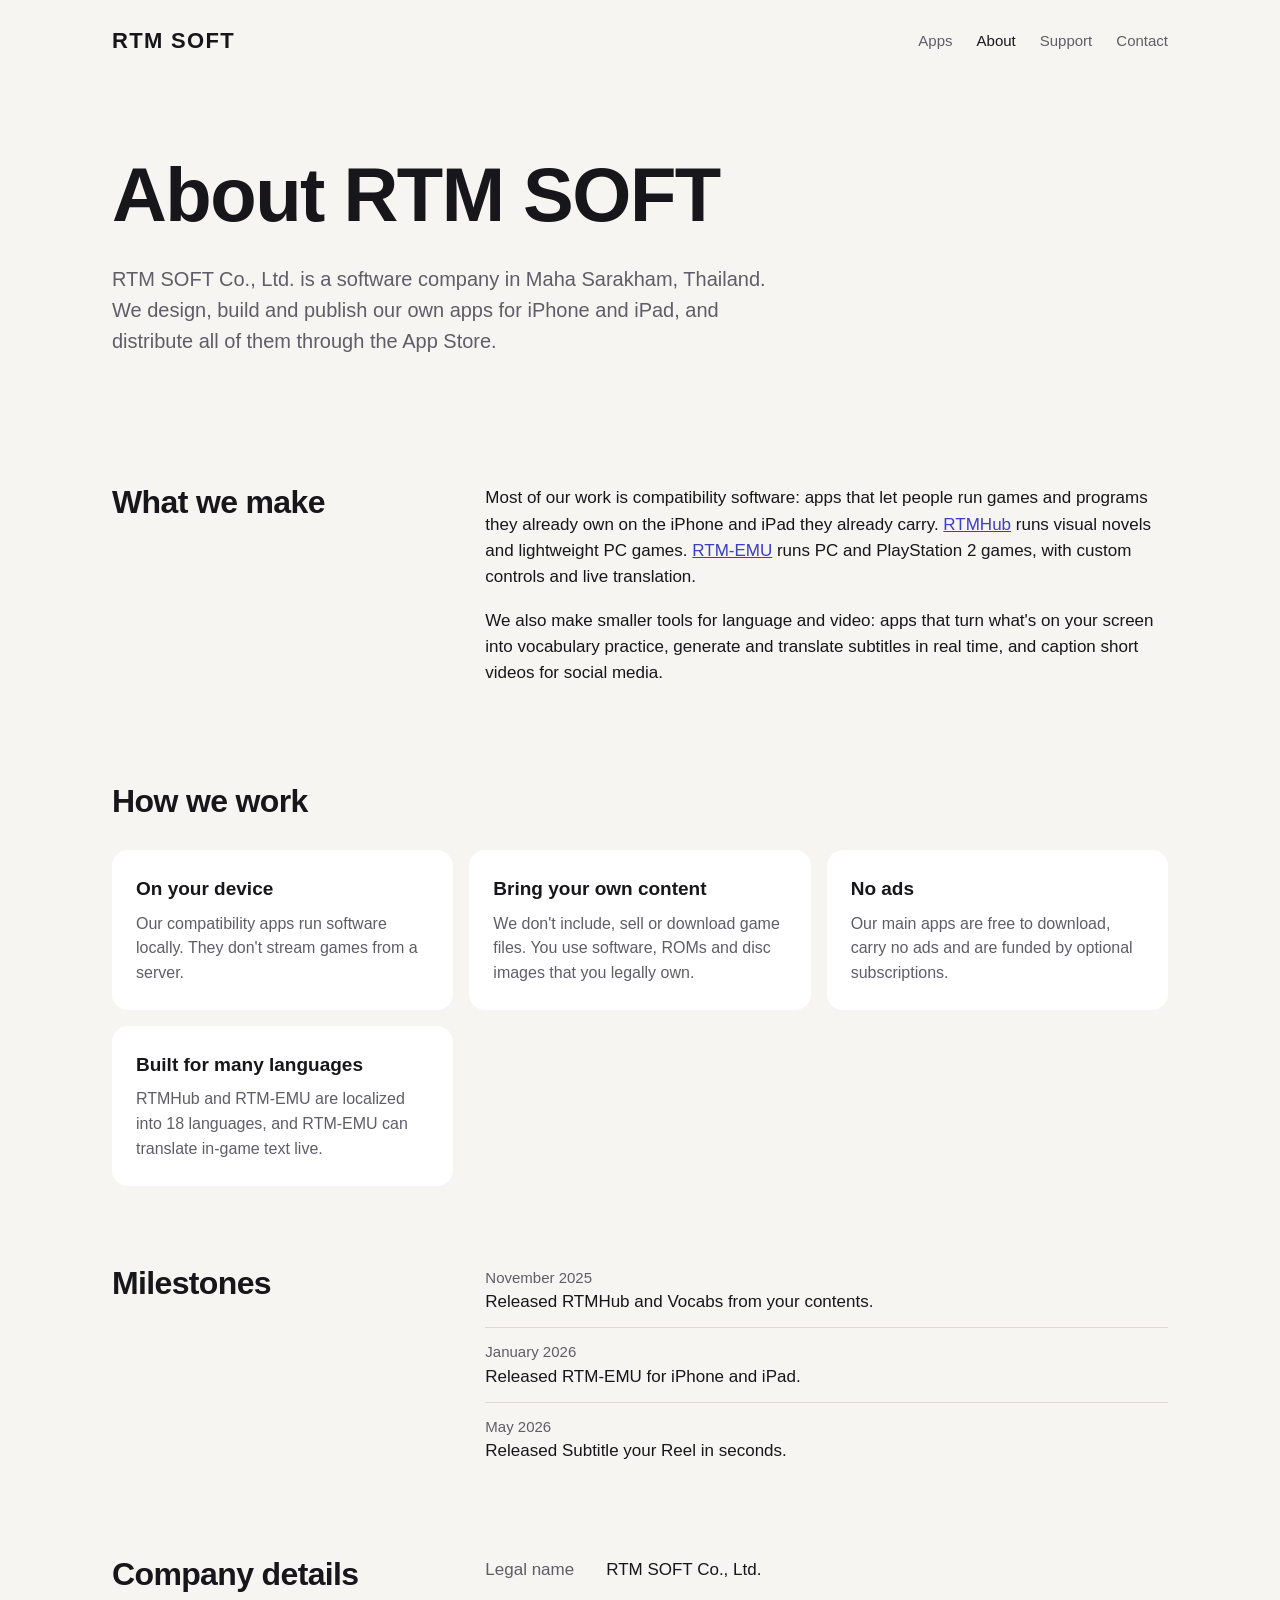
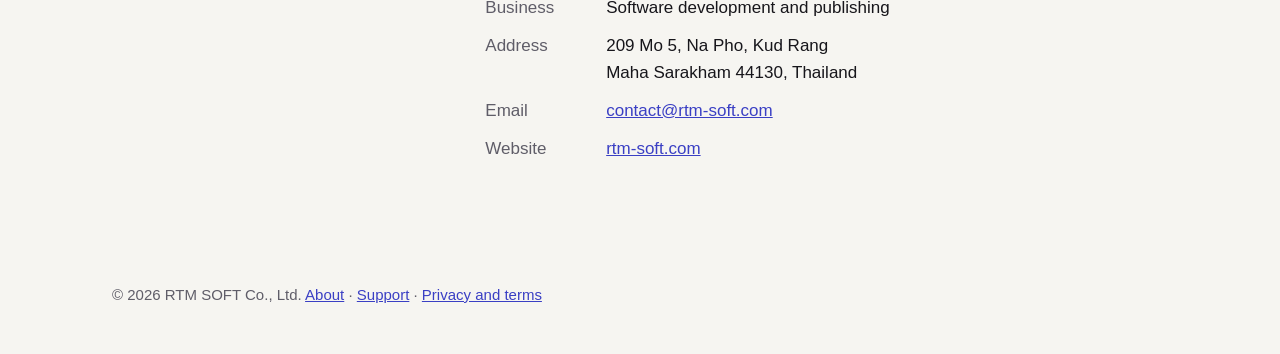
==== about.html @ e7237e66 "feat: add About, Support and app detail pages Expand the site beyond a single landing page for the A" ====
<!doctype html>
<html lang="en">
<head>
  <meta charset="utf-8">
  <meta name="viewport" content="width=device-width, initial-scale=1">
  <title>About — RTM SOFT</title>
  <meta name="description" content="RTM SOFT Co., Ltd. is a software company in Maha Sarakham, Thailand, that designs, builds and publishes apps for iPhone and iPad.">
  <link rel="icon" href="assets/icons/gameplaytoo.jpg">
  <link rel="stylesheet" href="styles.css">
</head>
<body>
  <header class="site-header wrap">
    <a class="wordmark" href="./">RTM SOFT</a>
    <nav aria-label="Main">
      <a href="./#apps">Apps</a>
      <a href="about.html" aria-current="page">About</a>
      <a href="support.html">Support</a>
      <a href="support.html#contact">Contact</a>
    </nav>
  </header>

  <main>
    <section class="hero wrap">
      <h1>About RTM SOFT</h1>
      <p>RTM SOFT Co., Ltd. is a software company in Maha Sarakham, Thailand. We design, build and publish our own apps for iPhone and iPad, and distribute all of them through the App Store.</p>
    </section>

    <section class="split wrap">
      <h2>What we make</h2>
      <div>
        <p>Most of our work is compatibility software: apps that let people run games and programs they already own on the iPhone and iPad they already carry. <a href="rtmhub.html">RTMHub</a> runs visual novels and lightweight PC games. <a href="rtm-emu.html">RTM-EMU</a> runs PC and PlayStation 2 games, with custom controls and live translation.</p>
        <p>We also make smaller tools for language and video: apps that turn what's on your screen into vocabulary practice, generate and translate subtitles in real time, and caption short videos for social media.</p>
      </div>
    </section>

    <section class="wrap features" aria-labelledby="values-title">
      <h2 id="values-title">How we work</h2>
      <div class="feature-grid">
        <div>
          <h3>On your device</h3>
          <p>Our compatibility apps run software locally. They don't stream games from a server.</p>
        </div>
        <div>
          <h3>Bring your own content</h3>
          <p>We don't include, sell or download game files. You use software, ROMs and disc images that you legally own.</p>
        </div>
        <div>
          <h3>No ads</h3>
          <p>Our main apps are free to download, carry no ads and are funded by optional subscriptions.</p>
        </div>
        <div>
          <h3>Built for many languages</h3>
          <p>RTMHub and RTM-EMU are localized into 18 languages, and RTM-EMU can translate in-game text live.</p>
        </div>
      </div>
    </section>

    <section class="split wrap">
      <h2>Milestones</h2>
      <ol class="timeline">
        <li><time datetime="2025-11">November 2025</time> Released RTMHub and Vocabs from your contents.</li>
        <li><time datetime="2026-01">January 2026</time> Released RTM-EMU for iPhone and iPad.</li>
        <li><time datetime="2026-05">May 2026</time> Released Subtitle your Reel in seconds.</li>      </ol>
    </section>

    <section id="company" class="split wrap">
      <h2>Company details</h2>
      <dl class="facts">
        <dt>Legal name</dt><dd>RTM SOFT Co., Ltd.</dd>
        <dt>Business</dt><dd>Software development and publishing</dd>
        <dt>Address</dt><dd>209 Mo 5, Na Pho, Kud Rang<br>Maha Sarakham 44130, Thailand</dd>
        <dt>Email</dt><dd><a href="mailto:contact@rtm-soft.com">contact@rtm-soft.com</a></dd>
        <dt>Website</dt><dd><a href="https://rtm-soft.com">rtm-soft.com</a></dd>
      </dl>
    </section>
  </main>

  <footer class="site-footer wrap">
    <p>© 2026 RTM SOFT Co., Ltd. <a href="about.html">About</a> · <a href="support.html">Support</a> · <a href="privacy.html">Privacy and terms</a></p>
  </footer>
</body>
</html>
---- styles.css ----
:root {
  --bg: #f6f5f1;
  --ink: #17161b;
  --muted: #5f5d68;
  --line: #dcdad3;
  --card: #ffffff;
  --link: #3a3fc4;
  color-scheme: light dark;
}

@media (prefers-color-scheme: dark) {
  :root {
    --bg: #121116;
    --ink: #f2f1ee;
    --muted: #a5a3ae;
    --line: #2d2b34;
    --card: #1b1a21;
    --link: #a9adff;
  }
}

* { box-sizing: border-box; }

html { scroll-behavior: smooth; }

body {
  margin: 0;
  background: var(--bg);
  color: var(--ink);
  font: 17px/1.55 -apple-system, BlinkMacSystemFont, "SF Pro Text", "Segoe UI", Roboto, Helvetica, Arial, sans-serif;
  -webkit-text-size-adjust: 100%;
}

img { display: block; max-width: 100%; height: auto; }
a { color: var(--link); }
h1, h2 { line-height: 1.08; letter-spacing: -0.02em; margin: 0; }

.wrap {
  width: 100%;
  max-width: 1120px;
  margin-inline: auto;
  padding-inline: 32px;
}

/* Header */
.site-header {
  display: flex;
  align-items: center;
  justify-content: space-between;
  padding-block: 24px;
}
.wordmark {
  color: var(--ink);
  font-size: 22px;
  font-weight: 800;
  letter-spacing: 0.06em;
  text-decoration: none;
  white-space: nowrap;
}
.site-header nav { display: flex; gap: 24px; }
.site-header nav a { color: var(--muted); font-size: 15px; text-decoration: none; }
.site-header nav a:hover { color: var(--ink); }

/* Hero */
.hero { padding-block: 72px 88px; }
.hero h1 {
  max-width: 15em;
  font-size: clamp(40px, 7vw, 76px);
  font-weight: 700;
}
.hero p {
  max-width: 34em;
  margin: 28px 0 0;
  color: var(--muted);
  font-size: 20px;
}

/* Product panels */
.product { color: #fff; padding-block: 80px; }
.product-emu { background: #1e1730; }
.product-hub { background: #0d1c47; }
.product-grid {
  display: grid;
  grid-template-columns: minmax(0, 5fr) minmax(0, 6fr);
  gap: 56px;
  align-items: center;
}
.app-icon { width: 88px; border-radius: 20px; }
.product h2 { margin-top: 24px; font-size: clamp(36px, 5vw, 52px); }
.lede { margin: 12px 0 0; font-size: 21px; line-height: 1.4; }
.product ul { margin: 24px 0 32px; padding-left: 20px; color: rgb(255 255 255 / 0.8); }
.product li + li { margin-top: 8px; }
.button {
  display: inline-block;
  padding: 12px 22px;
  border-radius: 999px;
  background: #fff;
  color: #17161b;
  font-weight: 600;
  text-decoration: none;
}
.button:hover { background: #e6e4ee; }
.product .meta { margin: 16px 0 0; color: rgb(255 255 255 / 0.65); font-size: 14px; }

.screens {
  display: grid;
  grid-template-columns: repeat(3, minmax(0, 1fr));
  gap: 16px;
}
.screens img { width: 100%; border-radius: 16px; }

/* More apps */
.more { padding-block: 88px 48px; }
.more h2 { font-size: 32px; }
.app-list {
  display: grid;
  grid-template-columns: repeat(2, minmax(0, 1fr));
  gap: 16px;
  margin: 32px 0 0;
  padding: 0;
  list-style: none;
}
.app-list a {
  display: flex;
  gap: 16px;
  align-items: center;
  height: 100%;
  padding: 16px;
  border-radius: 16px;
  background: var(--card);
  color: var(--muted);
  font-size: 15px;
  line-height: 1.4;
  text-decoration: none;
}
.app-list img { flex: none; width: 64px; border-radius: 14px; }
.app-list strong { display: block; color: var(--ink); font-size: 17px; }

/* About, contact */
.split {
  display: grid;
  grid-template-columns: minmax(0, 1fr) minmax(0, 2fr);
  gap: 32px;
  padding-block: 40px;
}
.split + .split { border-top: 0; }
.split h2 { font-size: 32px; }
.split p:first-child { margin-top: 0; }
address { font-style: normal; }

/* Footer */
.site-footer { margin-top: 48px; padding-block: 32px 48px; color: var(--muted); font-size: 15px; }
.site-footer p { margin: 0; }
.site-footer .fine { max-width: 48em; margin-top: 8px; font-size: 13px; }

.site-header nav a[aria-current="page"] { color: var(--ink); }

/* App and about pages */
.product-title { margin-top: 24px; font-size: clamp(40px, 6vw, 64px); }
.product-copy .button { margin-top: 32px; }
.split ul { margin: 0 0 16px; padding-left: 20px; }
.features { padding-block: 40px; }
.features h2 { font-size: 32px; }
.feature-grid {
  display: grid;
  grid-template-columns: repeat(auto-fill, minmax(min(100%, 300px), 1fr));
  gap: 16px;
  margin-top: 32px;
}
.feature-grid > div { padding: 24px; border-radius: 16px; background: var(--card); }
.feature-grid h3 { margin: 0 0 8px; font-size: 19px; }
.feature-grid p { margin: 0; color: var(--muted); font-size: 16px; }
.facts {
  display: grid;
  grid-template-columns: max-content minmax(0, 1fr);
  gap: 12px 32px;
  margin: 0;
}
.facts dt { color: var(--muted); }
.facts dd { margin: 0; }
.timeline { margin: 0; padding: 0; list-style: none; }
.timeline li { padding-block: 12px; border-top: 1px solid var(--line); }
.timeline li:first-child { padding-top: 0; border-top: 0; }
.timeline time { display: block; color: var(--muted); font-size: 15px; }

/* Support page */
.prose details { border-top: 1px solid var(--line); padding-block: 14px; }
.prose summary { cursor: pointer; font-weight: 600; }
.prose details p { margin: 10px 0 0; color: var(--muted); }

/* Privacy page */
.prose { max-width: 720px; padding-block: 48px; }
.prose h1 { font-size: clamp(36px, 6vw, 52px); }
.prose h2 { margin-top: 40px; font-size: 24px; }
.prose .meta { color: var(--muted); font-size: 15px; }

@media (max-width: 820px) {
  .wrap { padding-inline: 16px; }
  .wordmark { font-size: 18px; }
  .site-header nav { gap: 12px; }
  .site-header nav a { font-size: 14px; }
  .hero { padding-block: 40px 56px; }
  .hero p { font-size: 18px; }
  .product { padding-block: 56px; }
  .product-grid { grid-template-columns: minmax(0, 1fr); gap: 40px; }
  .screens {
    display: flex;
    gap: 12px;
    overflow-x: auto;
    scroll-snap-type: x mandatory;
    margin-inline: -16px;
    padding-inline: 16px;
  }
  .screens img { flex: none; width: 62%; scroll-snap-align: center; }
  .more { padding-block: 56px 24px; }
  .app-list { grid-template-columns: minmax(0, 1fr); }
  .split { grid-template-columns: minmax(0, 1fr); gap: 12px; }
  .facts { grid-template-columns: minmax(0, 1fr); gap: 2px; }
  .facts dd + dt { margin-top: 12px; }
}

/* Home page links to app pages */
.title-link { color: inherit; text-decoration: none; }
.title-link:hover { text-decoration: underline; }
.button-ghost {
  display: inline-block;
  margin-left: 12px;
  padding: 11px 21px;
  border: 1px solid rgb(255 255 255 / 0.5);
  border-radius: 999px;
  color: #fff;
  font-weight: 600;
  text-decoration: none;
}
.button-ghost:hover { background: rgb(255 255 255 / 0.1); }

@media (max-width: 820px) {
  .button-ghost { margin: 10px 0 0; }
}
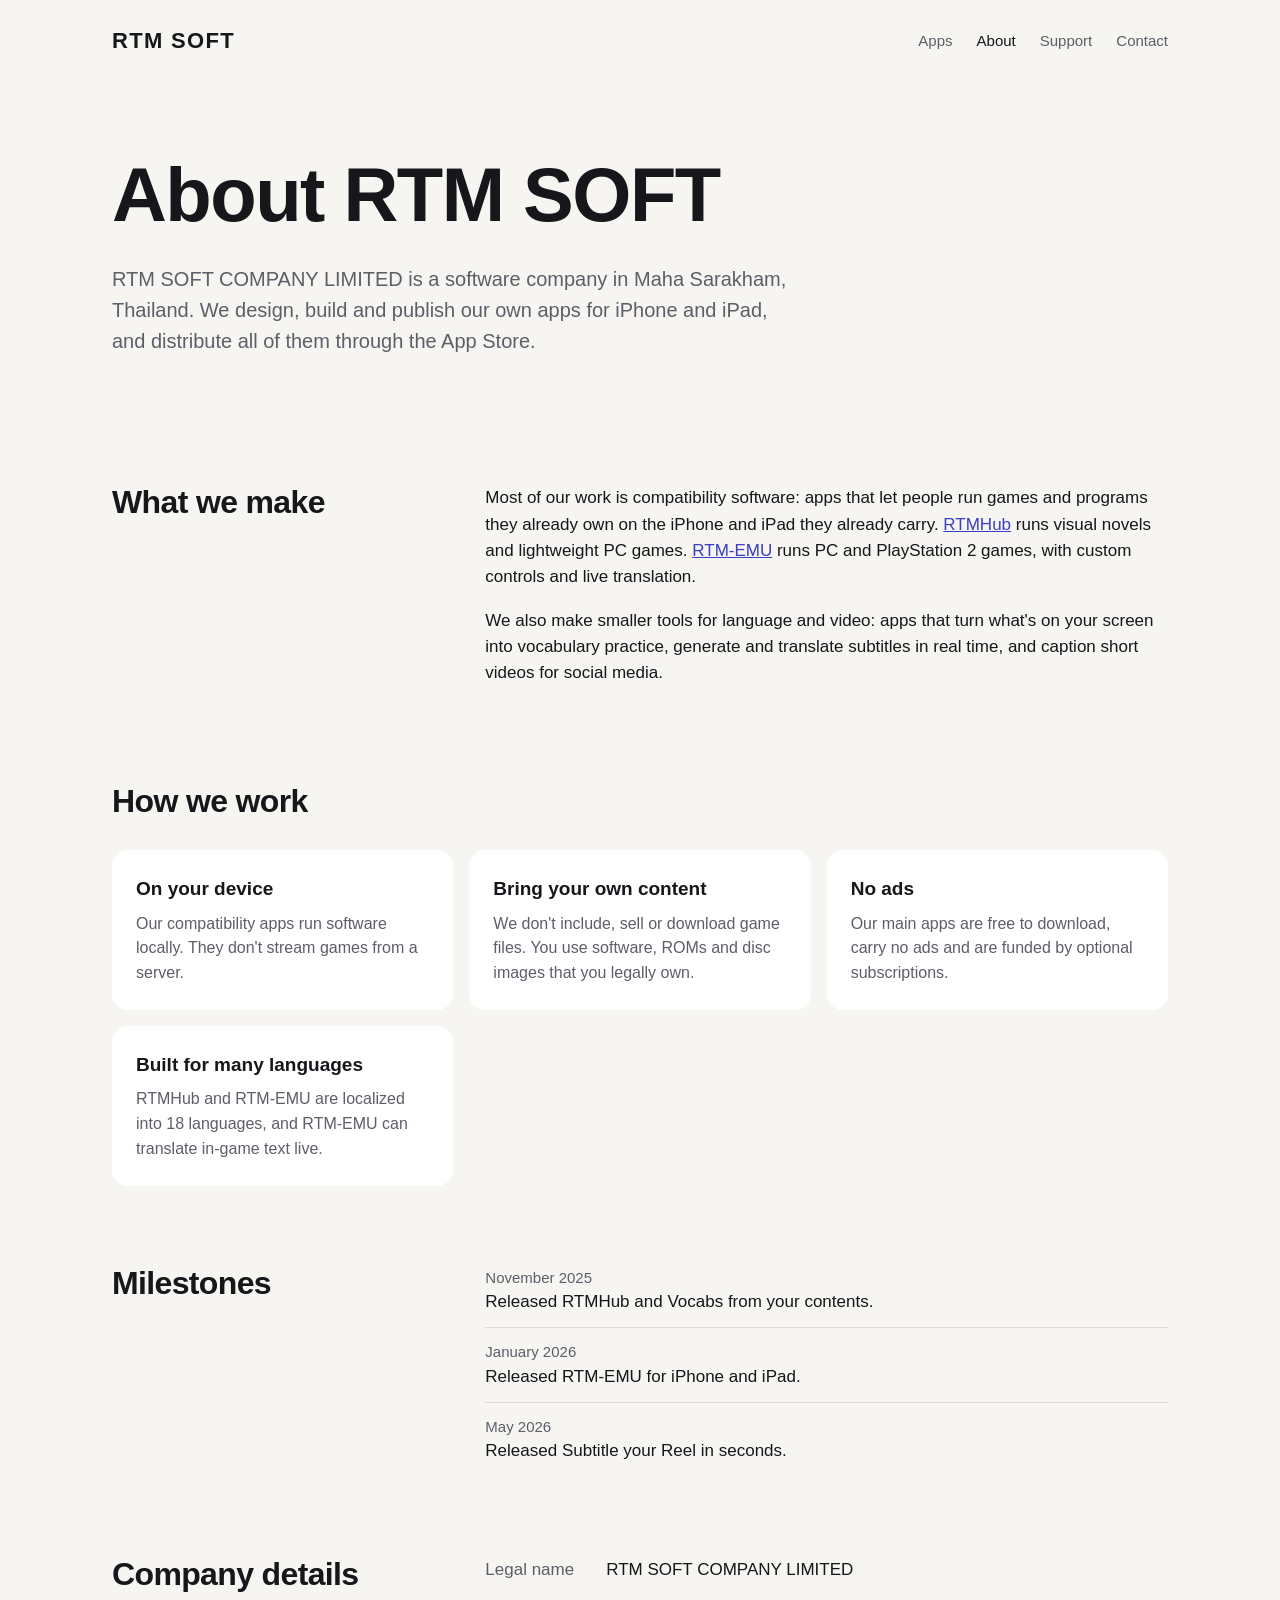
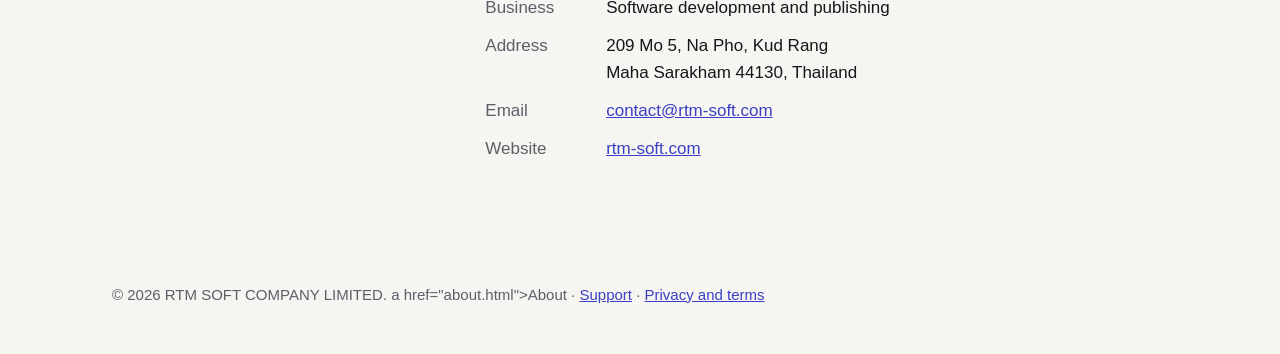
==== commit 82b70151: "fix: use the D-U-N-S legal name RTM SOFT COMPANY LIMITED Apple checks the website against the D-U-N-" ====
--- a/about.html
+++ b/about.html
@@ -4,7 +4,7 @@
   <meta charset="utf-8">
   <meta name="viewport" content="width=device-width, initial-scale=1">
   <title>About — RTM SOFT</title>
-  <meta name="description" content="RTM SOFT Co., Ltd. is a software company in Maha Sarakham, Thailand, that designs, builds and publishes apps for iPhone and iPad.">
+  <meta name="description" content="RTM SOFT COMPANY LIMITED is a software company in Maha Sarakham, Thailand, that designs, builds and publishes apps for iPhone and iPad.">
   <link rel="icon" href="assets/icons/gameplaytoo.jpg">
   <link rel="stylesheet" href="styles.css">
 </head>
@@ -22,7 +22,7 @@
   <main>
     <section class="hero wrap">
       <h1>About RTM SOFT</h1>
-      <p>RTM SOFT Co., Ltd. is a software company in Maha Sarakham, Thailand. We design, build and publish our own apps for iPhone and iPad, and distribute all of them through the App Store.</p>
+      <p>RTM SOFT COMPANY LIMITED is a software company in Maha Sarakham, Thailand. We design, build and publish our own apps for iPhone and iPad, and distribute all of them through the App Store.</p>
     </section>
 
     <section class="split wrap">
@@ -60,13 +60,14 @@
       <ol class="timeline">
         <li><time datetime="2025-11">November 2025</time> Released RTMHub and Vocabs from your contents.</li>
         <li><time datetime="2026-01">January 2026</time> Released RTM-EMU for iPhone and iPad.</li>
-        <li><time datetime="2026-05">May 2026</time> Released Subtitle your Reel in seconds.</li>      </ol>
+        <li><time datetime="2026-05">May 2026</time> Released Subtitle your Reel in seconds.</li>
+      </ol>
     </section>
 
     <section id="company" class="split wrap">
       <h2>Company details</h2>
       <dl class="facts">
-        <dt>Legal name</dt><dd>RTM SOFT Co., Ltd.</dd>
+        <dt>Legal name</dt><dd>RTM SOFT COMPANY LIMITED</dd>
         <dt>Business</dt><dd>Software development and publishing</dd>
         <dt>Address</dt><dd>209 Mo 5, Na Pho, Kud Rang<br>Maha Sarakham 44130, Thailand</dd>
         <dt>Email</dt><dd><a href="mailto:contact@rtm-soft.com">contact@rtm-soft.com</a></dd>
@@ -76,7 +77,7 @@
   </main>
 
   <footer class="site-footer wrap">
-    <p>© 2026 RTM SOFT Co., Ltd. <a href="about.html">About</a> · <a href="support.html">Support</a> · <a href="privacy.html">Privacy and terms</a></p>
+    <p>© 2026 RTM SOFT COMPANY LIMITED. a href="about.html">About</a> · <a href="support.html">Support</a> · <a href="privacy.html">Privacy and terms</a></p>
   </footer>
 </body>
 </html>
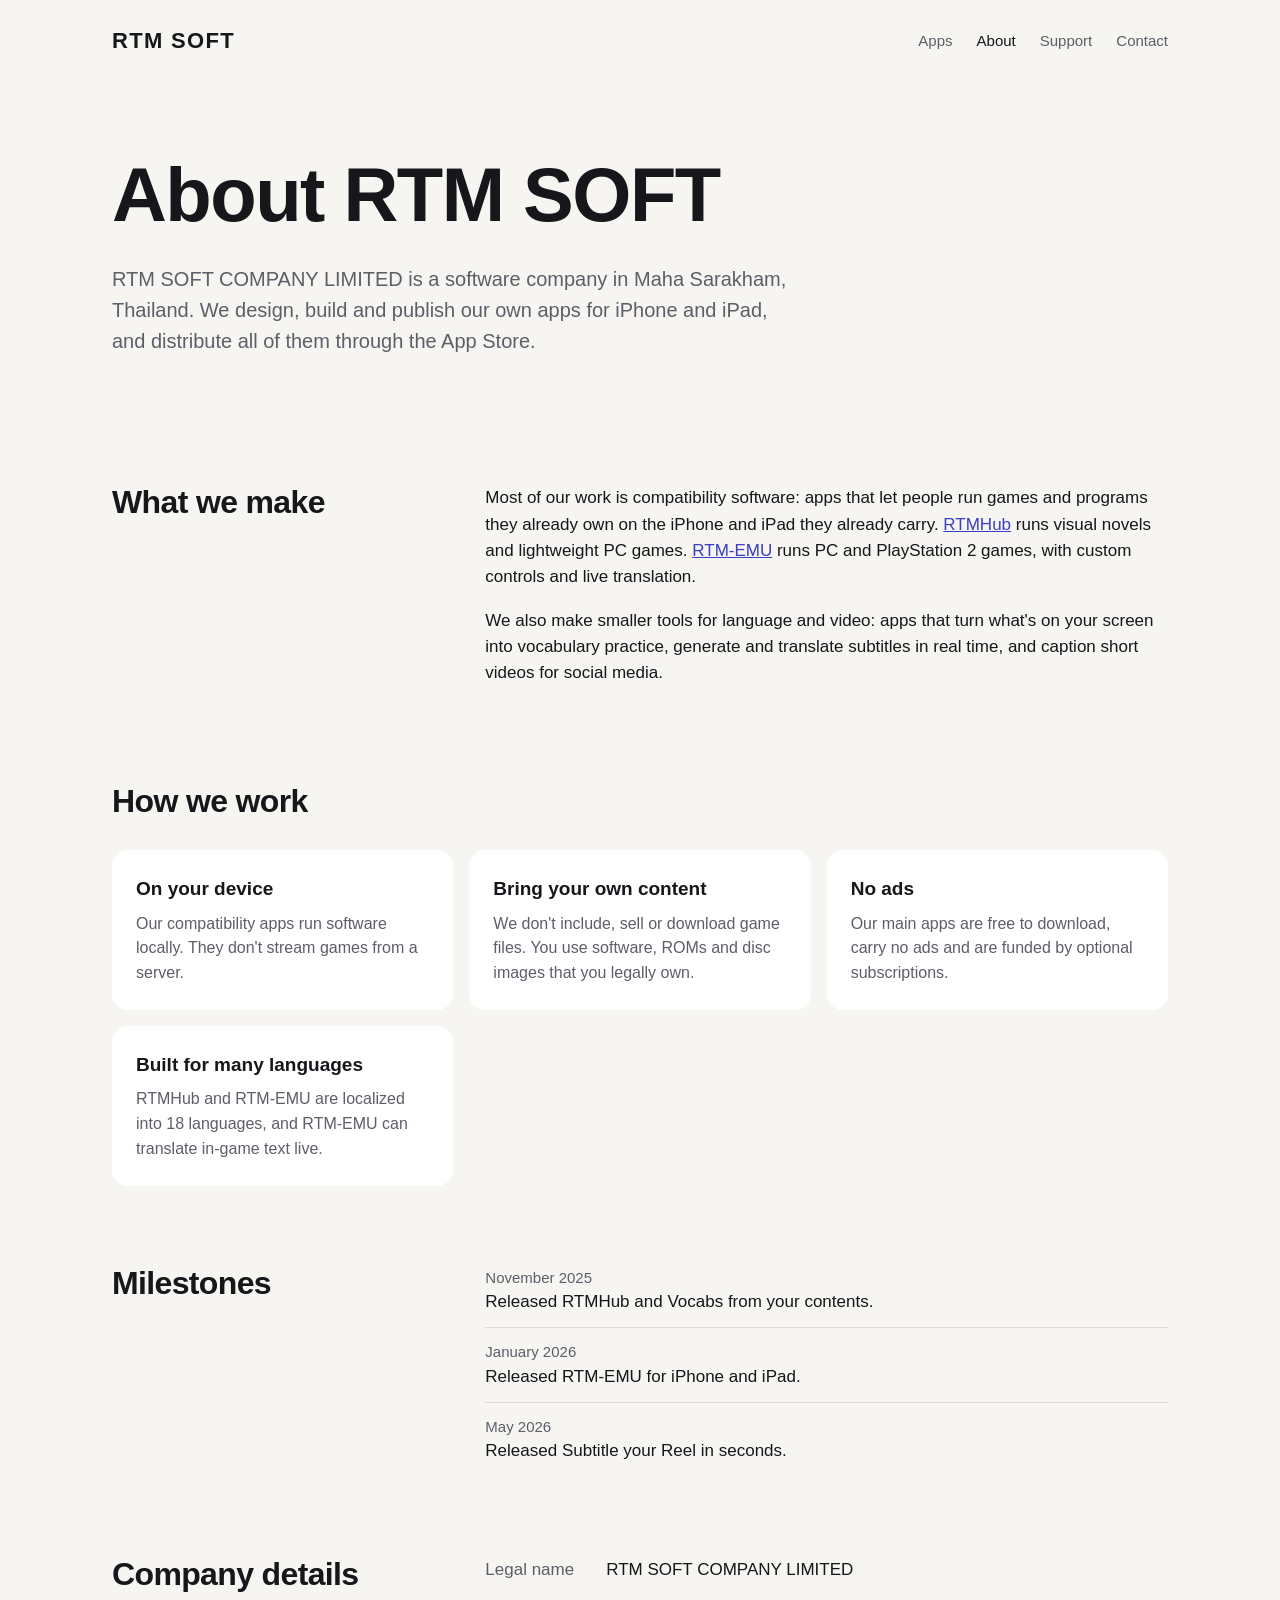
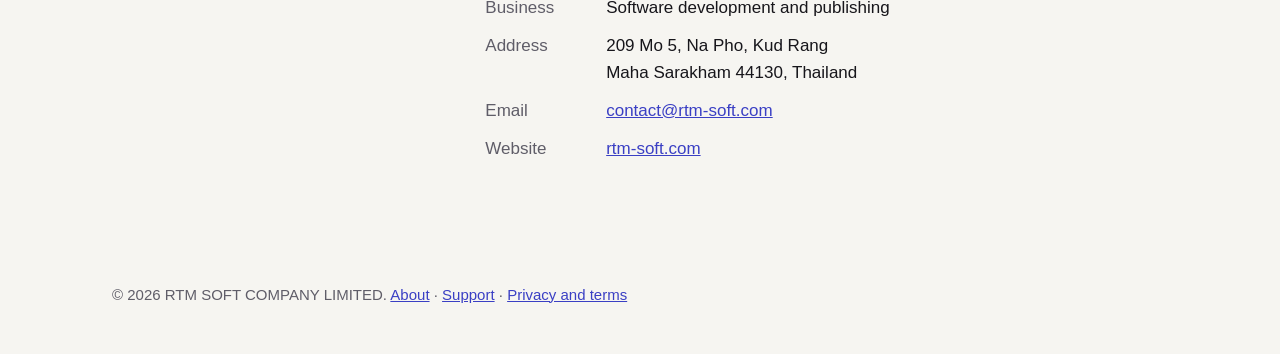
==== commit 86a4903f: "fix: restore footer links broken by the name change Co-Authored-By: Claude Opus 5.5 <noreply@anthrop" ====
--- a/about.html
+++ b/about.html
@@ -77,7 +77,7 @@
   </main>
 
   <footer class="site-footer wrap">
-    <p>© 2026 RTM SOFT COMPANY LIMITED. a href="about.html">About</a> · <a href="support.html">Support</a> · <a href="privacy.html">Privacy and terms</a></p>
+    <p>© 2026 RTM SOFT COMPANY LIMITED. <a href="about.html">About</a> · <a href="support.html">Support</a> · <a href="privacy.html">Privacy and terms</a></p>
   </footer>
 </body>
 </html>
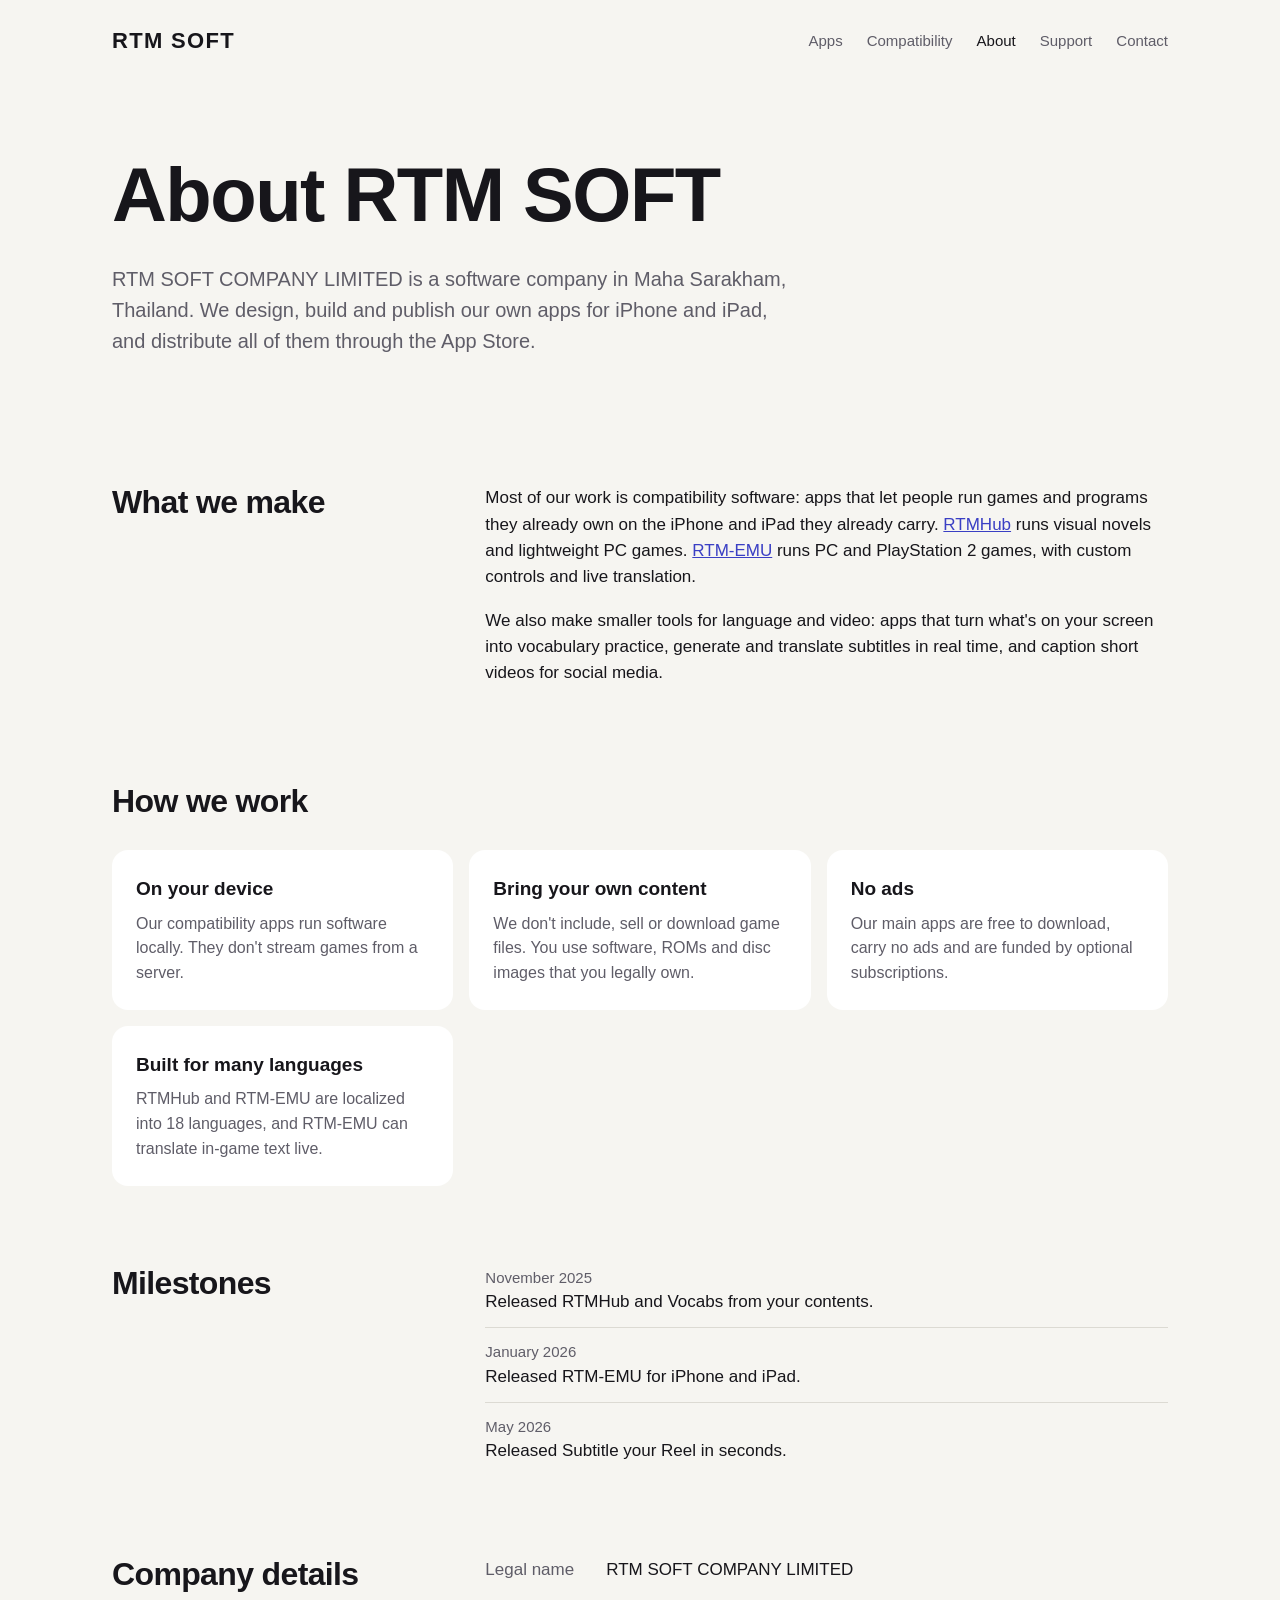
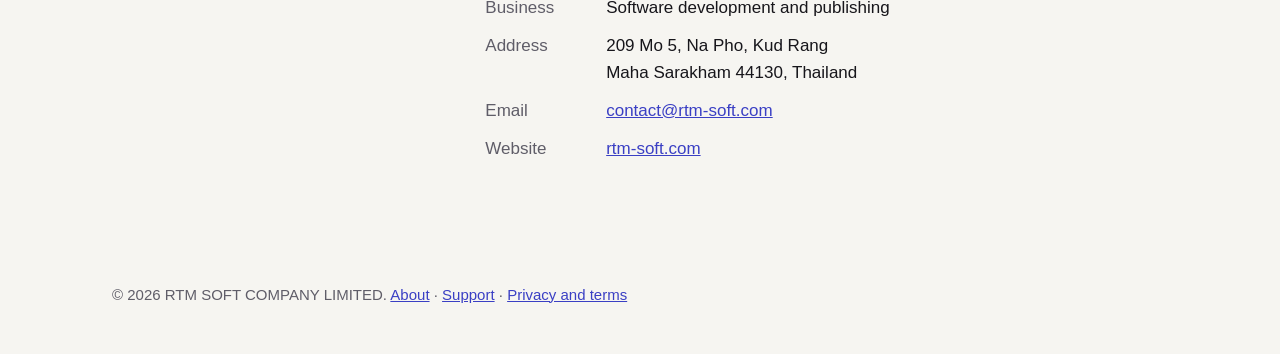
==== commit 7900c518: "feat: add Compatibility tab to the site menu Link the RTMHub compatibility page from the header on e" ====
--- a/about.html
+++ b/about.html
@@ -13,6 +13,7 @@
     <a class="wordmark" href="./">RTM SOFT</a>
     <nav aria-label="Main">
       <a href="./#apps">Apps</a>
+      <a href="compatibility.html">Compatibility</a>
       <a href="about.html" aria-current="page">About</a>
       <a href="support.html">Support</a>
       <a href="support.html#contact">Contact</a>
--- a/styles.css
+++ b/styles.css
@@ -237,3 +237,106 @@
 @media (max-width: 820px) {
   .button-ghost { margin: 10px 0 0; }
 }
+
+/* Compatibility page */
+.visually-hidden {
+  position: absolute; width: 1px; height: 1px; overflow: hidden;
+  clip: rect(0 0 0 0); white-space: nowrap;
+}
+.compat { padding-block: 48px; }
+.compat h1 { font-size: clamp(36px, 6vw, 52px); }
+.compat-intro { max-width: 40em; margin: 16px 0 0; color: var(--muted); }
+.status-key {
+  display: grid;
+  grid-template-columns: repeat(auto-fill, minmax(min(100%, 320px), 1fr));
+  gap: 10px 24px;
+  margin: 32px 0 0;
+}
+.status-key div { display: flex; gap: 12px; align-items: baseline; }
+.status-key dt { flex: none; width: 96px; }
+.status-key dd { margin: 0; color: var(--muted); font-size: 15px; }
+.badge {
+  display: inline-block;
+  padding: 2px 10px;
+  border-radius: 999px;
+  font-size: 13px;
+  font-weight: 600;
+  white-space: nowrap;
+}
+.s-playable   { background: #d6f2df; color: #145c2c; }
+.s-runnable   { background: #e3f0d0; color: #3d5c12; }
+.s-in-menu    { background: #fdf0c8; color: #6b4e00; }
+.s-intro      { background: #fde3c8; color: #7a3d00; }
+.s-boots      { background: #fbd9d3; color: #8a2a17; }
+.s-unplayable { background: #f6d0d6; color: #8c1730; }
+.s-unchecked  { background: var(--line); color: var(--muted); }
+@media (prefers-color-scheme: dark) {
+  .s-playable   { background: #173d24; color: #9de3b4; }
+  .s-runnable   { background: #2b3a14; color: #c4e08f; }
+  .s-in-menu    { background: #3d3410; color: #f0d77a; }
+  .s-intro      { background: #422a12; color: #f5b77a; }
+  .s-boots      { background: #44201a; color: #f2a597; }
+  .s-unplayable { background: #45162a; color: #f29aae; }
+}
+.compat-tools { display: flex; flex-wrap: wrap; gap: 12px; align-items: center; margin-top: 32px; }
+#compat-search {
+  flex: 1 1 240px;
+  max-width: 360px;
+  padding: 10px 16px;
+  border: 1px solid var(--line);
+  border-radius: 999px;
+  background: var(--card);
+  color: var(--ink);
+  font: inherit;
+  font-size: 16px;
+}
+.chips { display: flex; flex-wrap: wrap; gap: 8px; }
+.chip {
+  padding: 6px 14px;
+  border: 1px solid var(--line);
+  border-radius: 999px;
+  background: transparent;
+  color: var(--muted);
+  font: inherit;
+  font-size: 14px;
+  cursor: pointer;
+}
+.chip[aria-pressed="true"] { background: var(--ink); border-color: var(--ink); color: var(--bg); }
+.compat-count { margin: 24px 0 8px; color: var(--muted); font-size: 15px; }
+.compat-table { width: 100%; border-collapse: collapse; }
+.compat-table th {
+  padding: 10px 12px 10px 0;
+  border-bottom: 1px solid var(--line);
+  color: var(--muted);
+  font-size: 14px;
+  font-weight: 600;
+  text-align: left;
+}
+.compat-table td { padding: 14px 12px 14px 0; border-bottom: 1px solid var(--line); vertical-align: top; }
+.c-game { width: 40%; font-weight: 600; }
+.c-game a { color: var(--ink); text-decoration: none; }
+.c-game a:hover { text-decoration: underline; }
+.c-status { width: 120px; }
+.c-notes { color: var(--muted); font-size: 15px; }
+.c-sub { display: block; margin-top: 2px; color: var(--muted); font-size: 13px; font-weight: 400; }
+.compat-foot { margin-top: 32px; color: var(--muted); font-size: 15px; }
+@media (max-width: 820px) {
+  .compat-table thead { display: none; }
+  .compat-table, .compat-table tbody, .compat-table tr, .compat-table td { display: block; width: auto; }
+  .compat-table tr { padding-block: 14px; border-bottom: 1px solid var(--line); }
+  .compat-table td { padding: 0; border: 0; }
+  .compat-table .c-status { margin-top: 8px; }
+  .compat-table .c-notes:not(:empty) { margin-top: 6px; }
+}
+.meta-link { color: inherit; }
+
+/* Five-link menu: put it on its own row on narrow phones */
+@media (max-width: 600px) {
+  .site-header { flex-wrap: wrap; row-gap: 12px; padding-block: 18px; }
+  .site-header nav {
+    width: 100%;
+    overflow-x: auto;
+    scrollbar-width: none;
+  }
+  .site-header nav a { flex: none; }
+}
